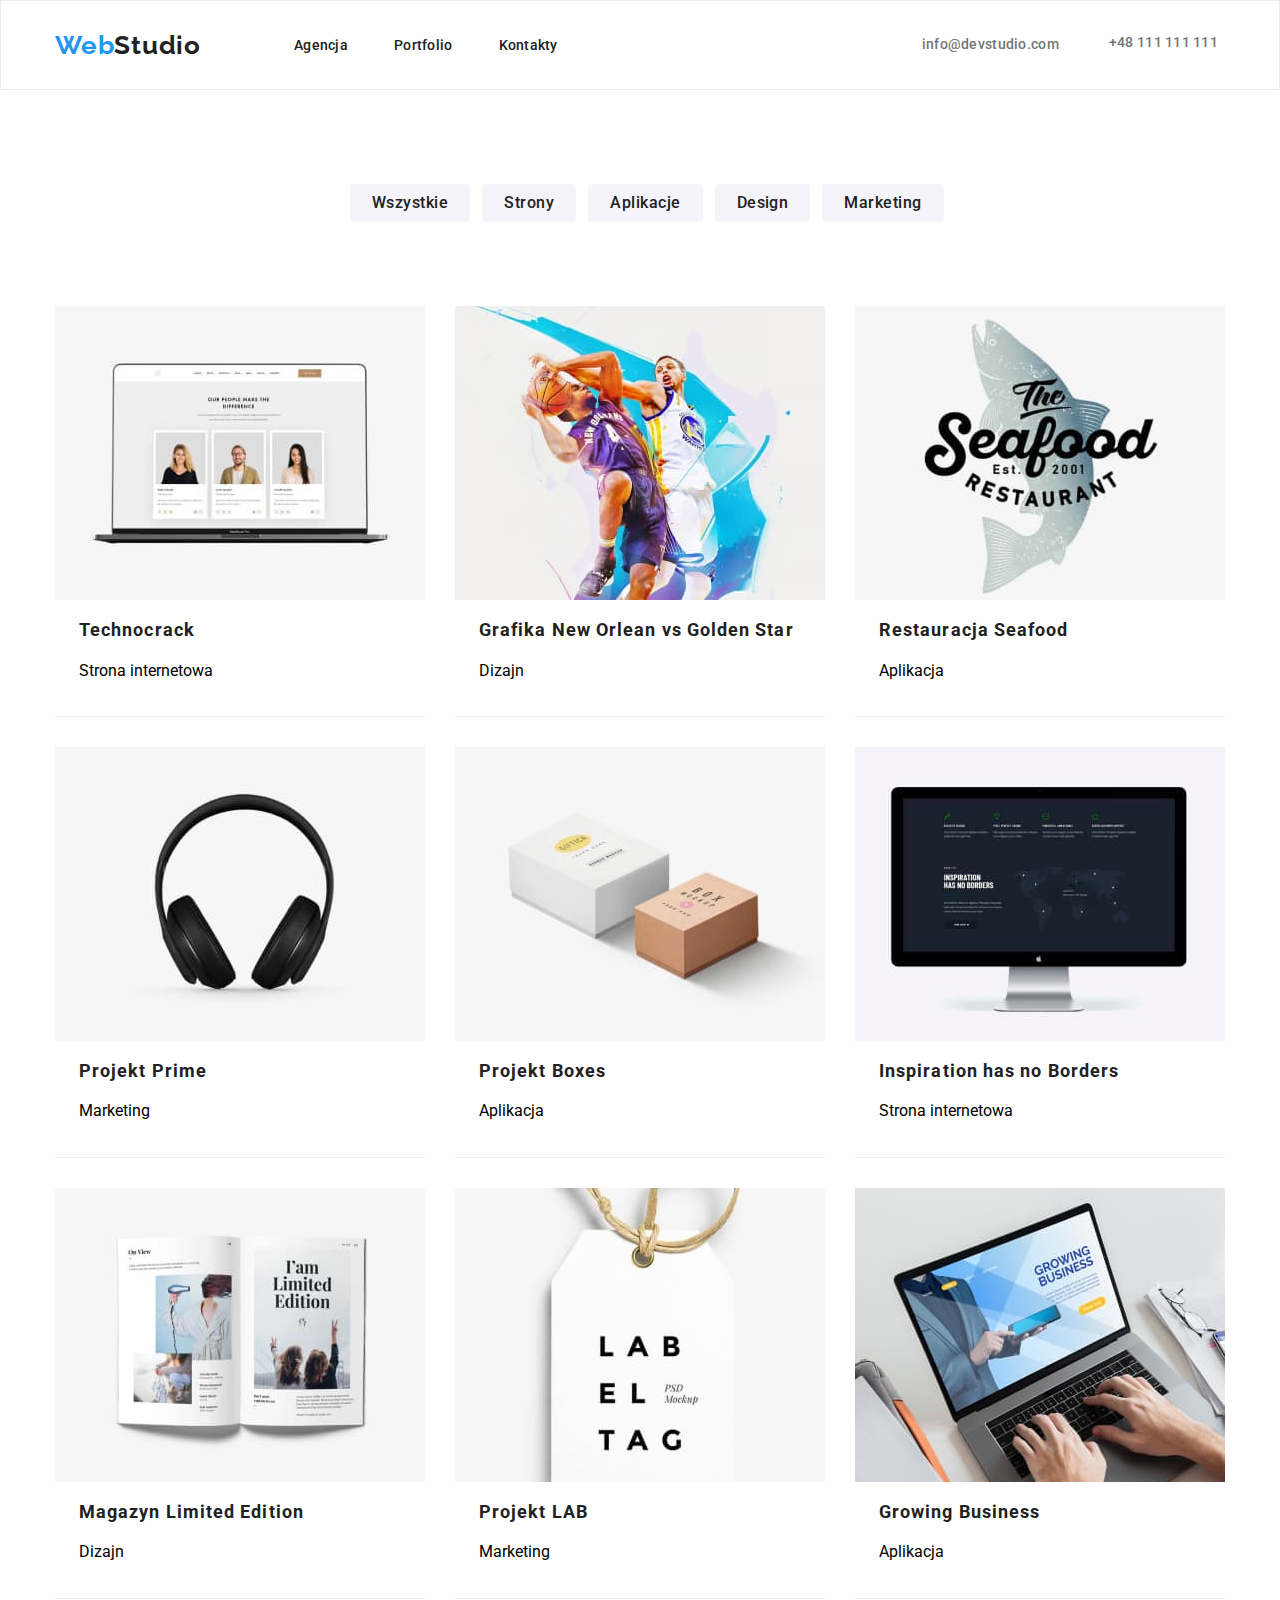
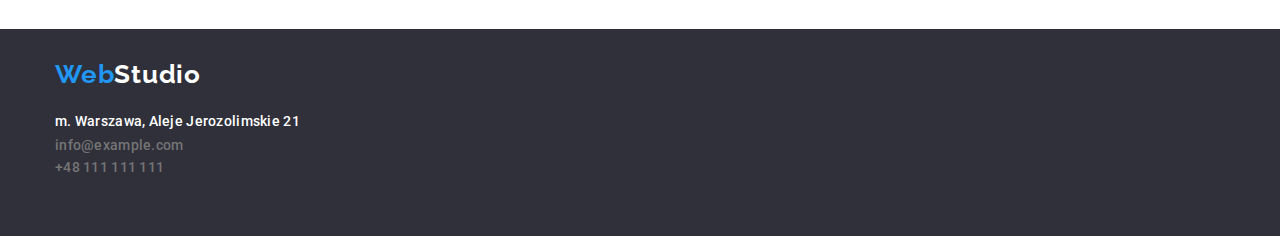
==== portfolio.html @ 87c0184d "Dodano pliki do repozytorium" ====
<!DOCTYPE html>
<html lang="pl">
<head>
    <meta charset="UTF-8">
    <meta http-equiv="X-UA-Compatible" content="IE=edge">
    <meta name="viewport" content="width=device-width, initial-scale=1.0">
    <link rel="stylesheet" href="https://cdnjs.cloudflare.com/ajax/libs/modern-normalize/1.0.0/modern-normalize.min.css
            " />
            <link rel="stylesheet" href="./styles/style.css" type="text/css">
    <link rel="preconnect" href="https://fonts.gstatic.com">
    <link href="https://fonts.googleapis.com/css2?family=Raleway:wght@700&family=Roboto:wght@400;500;700;900&display=swap"
        rel="stylesheet">
    <title>Portfolio</title>
</head>
<body>
    <header class="header">
        <div class="container">
        <nav class="navigation">
            <a class="navigation-logo link" href="#"><span class="logo-first-part">Web</span><span class="logo-second-part">Studio</span></a>
            <ul class="list">
                <li class="navigation-list-item">
                    <a class="navigation-list-link link" href="#">Agencja</a></li>
                <li class="navigation-list-item">
                    <a class="navigation-list-link link" href="./portfolio.html">Portfolio</a></li>
                <li class="navigation-list-item">
                    <a class="navigation-list-link link" href="#">Kontakty</a></li>
            </ul>
        </nav>
        <ul class="list">
            <li class="address"><a class="address-mail link" href="mailto:info@devstudio.com">info@devstudio.com</a></li>
            <li class="address"><a class="address-phone-number link" href="tel:+48111111111">+48 111 111 111</a></li>
        </ul>
        </div>
    </header>
    <main>
        <section class="section">
        <div class="container">
        <nav>
            <button class="button-filtr wszystkie" type=button>Wszystkie</button>
            <button class="button-filtr" type=button>Strony</button>
            <button class="button-filtr" type=button>Aplikacje</button>
            <button class="button-filtr" type=button>Design</button>
            <button class="button-filtr" type=button>Marketing</button>
        </nav>
            <ul class="projects-list list">
                <li class="projects-list-item">
                    <a href="/technocrack">
                        <img class="project-list-photo" src="./images/portfolio/1Technocrack.jpg" alt="Strona_internetowa" width="370" height="294">
                    </a>
                    <h3>
                        <a class="list-menu link" href="/technocrack">Technocrack</a>
                    </h3>
                    <p class="category">Strona internetowa
                </li>
                <li class="projects-list-item">
                    <a href="/grafika-new-orlean-vs-golden-star">
                        <img class="project-list-photo" src="./images/portfolio/2GrafikaNewOrlean.jpg" alt="Dizajn" width="370" height="294">
                    </a>
                    <h3>
                        <a class="list-menu link" href="/grafika-new-orlean-vs-golden-star">Grafika New Orlean vs Golden
                            Star</a>
                    </h3>
                    <p class="category">Dizajn
                </li>
                <li class="projects-list-item">
                    <a href="/restauracja-seafood">
                        <img class="project-list-photo" src="./images/portfolio/3Seafood.jpg" alt="Aplikacja" width="370" height="294">
                    </a>
                    <h3>
                        <a class="list-menu link" href="/restauracja-seafood">Restauracja Seafood</a>
                    </h3>
                    <p class="category">Aplikacja
                </li>
                <li class="projects-list-item">
                    <a href="/projekt-prime">
                        <img class="project-list-photo" src="./images/portfolio/4ProjektPrime.jpg" alt="Marketing" width="370" height="294">
                    </a>
                    <h3>
                        <a class="list-menu link" href="/projekt-prime">Projekt Prime</a>
                    </h3>
                    <p class="category">Marketing
                </li>
                <li class="projects-list-item">
                    <a href="/projekt-boxes">
                        <img class="project-list-photo" src="./images/portfolio/5ProjektBoxes.jpg" alt="Aplikacja" width="370" height="294">
                    </a>
                    <h3>
                        <a class="list-menu link" href="/projekt-boxes">Projekt Boxes</a>
                    </h3>
                    <p class="category">Aplikacja
                </li>
                <li class="projects-list-item">
                    <a href="/inspiration-has-no-borders">
                        <img class="project-list-photo" src="./images/portfolio/6InspirationHasNoBorders.jpg" alt="Strona_internetowa" width="370"
                            height="294">
                    </a>
                    <h3>
                        <a class="list-menu link" href="/inspiration-has-no-borders">Inspiration has no Borders</a>
                    </h3>
                    <p class="category">Strona internetowa
                </li>
                <li class="projects-list-item">
                    <a href="/magazym-limited-edition">
                        <img class="project-list-photo" src="./images/portfolio/7MagazynLimitedEdition.jpg" alt="Dizajn" width="370" height="294">
                    </a>
                    <h3>
                        <a class="list-menu link" href="/magazym-limited-edition">Magazyn Limited Edition</a>
                    </h3>
                    <p class="category">Dizajn
                </li>
                <li class="projects-list-item">
                    <a href="/projekt-lab">
                        <img class="project-list-photo" src="./images/portfolio/8ProjektLAB.jpg" alt="Marketing" width="370" height="294">
                    </a>
                    <h3>
                        <a class="list-menu link" href="/projekt-lab">Projekt LAB</a>
                    </h3>
                    <p class="category">Marketing
                </li>
                <li class="projects-list-item">
                    <a href="/growing-business">
                        <img class="project-list-photo" src="./images/portfolio/9GrowingBusiness.jpg" alt="Aplikacja" width="370" height="294">
                    </a>
                    <h3>
                        <a class="list-menu link" href="/growing-business">Growing Business</a>
                    </h3>
                    <p class="category">Aplikacja
                </li>
            </ul>
        </section>
    </div>
    </main>
    <footer class="footer">
    <div class="container">
            <a class="navigation-logo link" href="#"><span class="logo-first-part">Web</span><span
                class="logo-second-part-two">Studio</span></a>
        <address class="address">
            <ul class="list address-list">
                <li>
                    <a class="address-map link" href="https://goo.gl/maps/yhdsXDUsX37qRGJ78" target="_blank">m. Warszawa, Aleje
                        Jerozolimskie 21</a>
                </li>
                <li><a class="address-mail link" href="mailto:info@example.com">info@example.com</a></li>
                <li><a class="address-phone-number link" href="tel:+48111111111">+48 111 111 111</a></li>
            </ul>
        </address>
    </div>
    </footer>
</body>
</html>
---- styles/style.css ----
:root {
  --main-font: Roboto, sans-serif;
  --secondary-font: Raleway, sans-serif;
  --main-color: #2196f3;
  --main-background-color: #2f303a;
  --second-background-color: #f5f4fa;
  --nd-color: #757575;
  --rd-color: #ffffff;
  --fth-color: #212121;
  --border-color-header: #ececec;
  --border-color: #eeeeee;
  --box-shadow-color-first: rgba(0, 0, 0, 0.12);
  --box-shadow-color-second: rgba(0, 0, 0, 0.14);
  --box-shadow-color-third: rgba(0, 0, 0, 0.2);
}

body {
  font-family: var(--main-font);
}

h1,
h2,
h3,
h4,
h5,
h6 {
  margin: 0;
}

p {
  padding: 0;
}

ul,
ol,
li {
  padding: 0;
  margin: 0;
}

img {
  display: block;
}

.link {
  text-decoration: none;
}

.list {
  list-style: none;
}

.container {
  width: 1200px;
  padding: 0 15px;
  align-items: center;
  margin: 0 auto;
}

/* ====== HEADER ====== */

.header {
  border: 1px solid var(--border-color-header);
}

.header .container {
  display: flex;
  align-items: center;
}

.header .navigation {
  display: flex;
  align-items: center;
}

.header .list {
  display: flex;
}

.navigation-logo {
  font-family: var(--secondary-font);
  font-weight: 700;
  font-size: 26px;
  line-height: 1.192;
  letter-spacing: 0.03em;
  margin-right: 93px;
}

.navigation-logo-header {
  padding-top: 24px;
  padding-bottom: 24px;
}

.navigation-list {
  padding-top: 32px;
  padding-bottom: 32px;
}

.header .address {
  padding-top: 32px;
  padding-bottom: 32px;
}

.logo-first-part {
  color: var(--main-color);
}

.logo-second-part {
  color: var(--fth-color);
}

.logo-second-part-two {
  color: var(--rd-color);
}

.navigation-list-item:not(:last-child) {
  margin-right: 46px;
}

.header .address-mail {
  margin-left: 364px;
  margin-right: 50px;
}

.navigation-list-link,
.address-mail,
.address-phone-number {
  font-weight: 500;
  font-size: 14px;
  line-height: 1.143;
  letter-spacing: 0.02em;
  color: var(--fth-color);
}

.address-mail,
.address-phone-number {
  color: var(--nd-color);
}

.navigation-logo:hover,
.navigation-logo:focus,
.navigation-logo:active,
.navigation-list-link:hover,
.navigation-list-link:focus,
.navigation-list-link:active,
.address-map:hover,
.address-map:focus,
.address-map:active,
.address-mail:hover,
.address-mail:focus,
.address-mail:active,
.address-phone-number:hover,
.address-phone-number:focus,
.address-phone-number:active,
.list-menu:hover,
.list-menu:focus,
.list-menu:active {
  color: var(--main-color);
}

.modal-button:focus,
.modal-button:hover,
.modal-button:active {
  color: var(--fth-color);
  cursor: pointer;
}
/* ====== END HEADER ====== */

/* ====== MAIN ====== */

.hero .container {
  height: 600px;
}

.hero {
  background-color: var(--main-background-color);
}

.section {
  padding-top: 94px;
}

.modal-button {
  width: 200px;
  box-shadow: 0px 4px 4px rgba(0, 0, 0, 0.15);
  border-radius: 4px;
  font-family: var(--main-font);
  font-weight: 700;
  font-size: 16px;
  line-height: 1.875;
  display: flex;
  align-items: center;
  text-align: center;
  letter-spacing: 0.06em;
  color: var(--rd-color);
  background-color: var(--main-color);
  margin-left: 485px;
  margin-top: 30px;
  padding-left: 42px;
  padding-top: 10px;
  padding-bottom: 10px;
}

.title-h1 {
  font-weight: 900;
  font-size: 44px;
  line-height: 1.364;
  text-align: center;
  letter-spacing: 0.06em;
  text-transform: uppercase;
  color: var(--rd-color);
  padding-top: 200px;
}

.post-list {
  display: flex;
}

.title-h3 {
  font-weight: bold;
  font-size: 14px;
  line-height: 1.143;
  letter-spacing: 0.03em;
  text-transform: uppercase;
  color: var(--fth-color);
}

.text {
  display: flex;
  font-weight: normal;
  font-size: 14px;
  line-height: 1.714;
  letter-spacing: 0.03em;
  color: var(--nd-color);
  width: 270px;
  margin-right: 30px;
}

.photo {
  margin-right: 30px;
}

.img {
  display: flex;
}

.border {
  margin-right: 30px;
}

.czym-sie-zajmujemy {
  padding-bottom: 94px;
}

.nasz-zespol {
  background-color: var(--second-background-color);
  padding-bottom: 94px;
}

.title-h2 {
  font-weight: bold;
  font-size: 36px;
  line-height: 1.167;
  text-align: center;
  letter-spacing: 0.03em;
  color: var(--fth-color);
  padding-bottom: 50px;
}

.name {
  padding-top: 30px;
  text-align: center;
}

.profession {
  font-weight: normal;
  font-size: 16px;
  line-height: 1.188;
  letter-spacing: 0.03em;
  color: var(--nd-color);
  text-align: center;
  margin-top: 10px;
  margin-bottom: 30px;
}

.border {
  box-shadow: 0px 1px 3px var(--box-shadow-color-first),
    0px 1px 1px var(--box-shadow-color-second),
    0px 2px 1px var(--box-shadow-color-third);
  border-radius: 0px 0px 4px 4px;
  border-width: 270px;
  background-color: var(--rd-color);
  margin-right: 30px;
}

/* ====== END MAIN ====== */

/* ====== FOOTER ====== */

.address-list {
  padding-top: 20px;
}

.address-mail,
.address-phone-number {
  padding-top: 9px;
}

.address-map,
.address-mail {
  font-weight: 500;
  font-size: 14px;
  line-height: 1.714;
  letter-spacing: 0.02em;
}

.footer .address-phone-number {
  font-weight: 500;
  font-size: 14px;
  line-height: 1.143;
  letter-spacing: 0.02em;
}

.address {
  font-style: normal;
}

.address-map {
  color: var(--rd-color);
}

.footer .address-phone-number {
  padding-bottom: 60px;
}

.footer {
  padding-top: 30px;
  padding-bottom: 60px;
  background-color: var(--main-background-color);
}

/* ====== END FOOTER ====== */

/* ====== PORTFOLIO ====== */

.button-filtr {
  /*width: 121px;*/
  height: 38px;
  font-family: var(--main-font);
  font-weight: 500;
  font-size: 16px;
  line-height: 1.625;
  text-align: center;
  letter-spacing: 0.03em;
  color: var(--fth-color);
  border-radius: 4px;
  background-color: var(--second-background-color);
  padding-left: 22px;
  padding-right: 22px;
  margin-bottom: 50px;
  border: none;
}

.button-filtr:not(:last-child) {
  margin-right: 8px;
}

.projects-list {
  display: flex;
  justify-content: space-between;
  flex-wrap: wrap;
  margin-top: 34px;
}

.projects-list-item {
  border-bottom: 1px solid var(--border-color);
  margin-bottom: 30px;
}

.button-filtr:focus,
.button-filtr:hover,
.button-filtr:active {
  background-color: var(--main-color);
  color: var(--rd-color);
  cursor: pointer;
}

.wszystkie {
  margin-left: 295px;
}

.list-menu {
  width: 322px;
  height: 36px;
  left: 239px;
  top: 576px;
  font-family: var(--main-font);
  font-weight: bold;
  font-size: 18px;
  line-height: 0.2;
  letter-spacing: 0.06em;
  color: var(--fth-color);
  padding-left: 24px;
}

.projects-list-item {
  border-bottom: 1px solid var(--border-color);
  margin-bottom: 30px;
}

.project-list-photo {
  margin-bottom: 20px;
}
.category {
  padding-left: 24px;
  padding-top: 4px;
  padding-bottom: 20px;
}
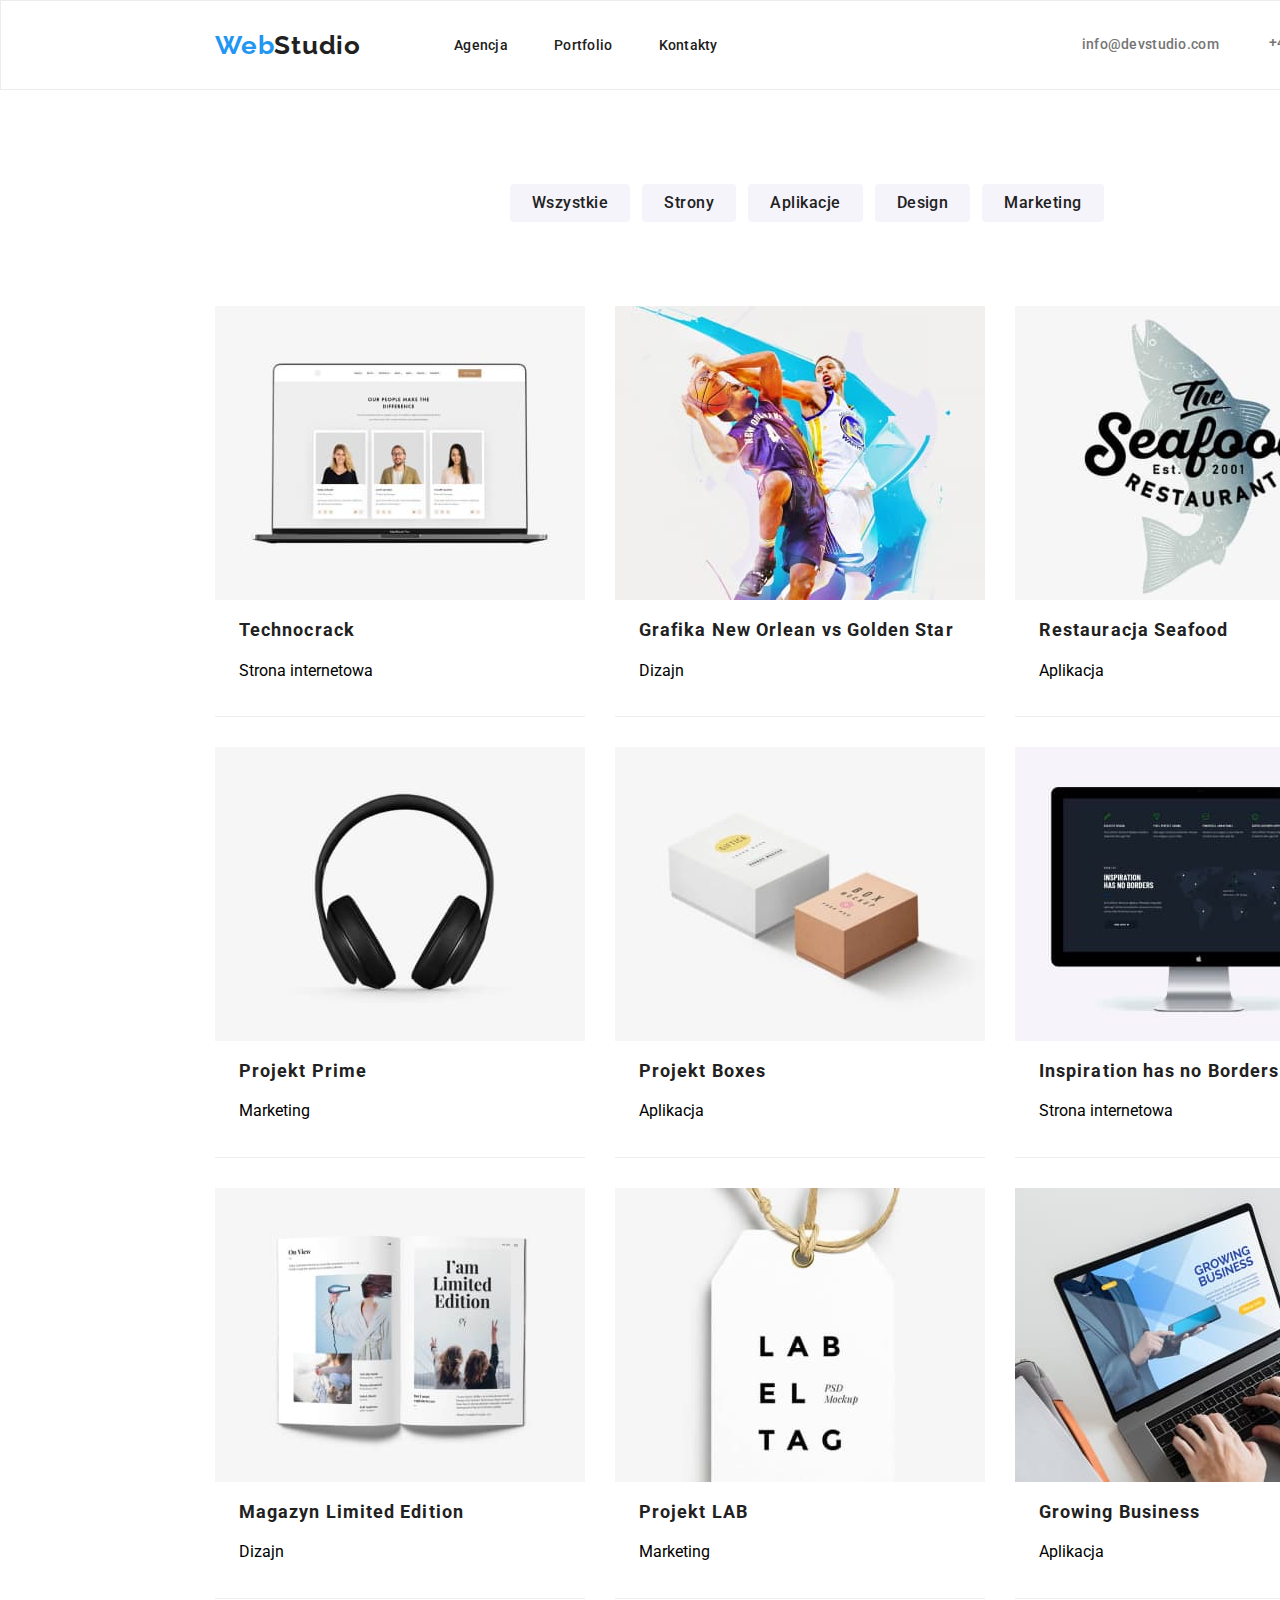
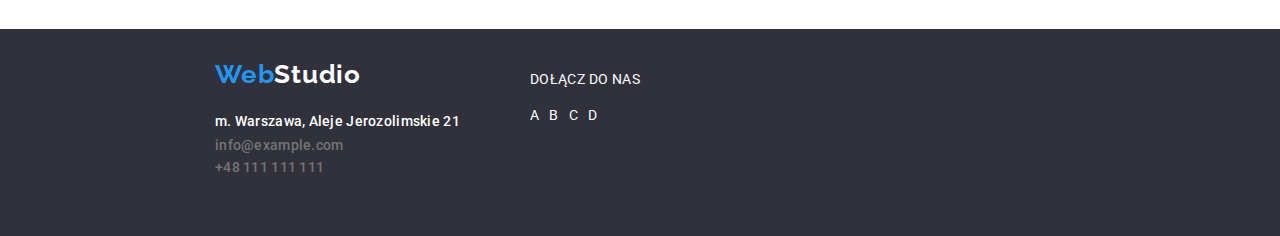
==== commit ea2265a0: "Update files" ====
--- a/portfolio.html
+++ b/portfolio.html
@@ -132,18 +132,30 @@
     </main>
     <footer class="footer">
     <div class="container">
-            <a class="navigation-logo link" href="#"><span class="logo-first-part">Web</span><span
+<ol class="list footer-list">
+    <li class="footer-item">
+        <a class="navigation-logo navigation-logo-footer link" href="#"><span class="logo-first-part">Web</span><span
                 class="logo-second-part-two">Studio</span></a>
         <address class="address">
             <ul class="list address-list">
                 <li>
-                    <a class="address-map link" href="https://goo.gl/maps/yhdsXDUsX37qRGJ78" target="_blank">m. Warszawa, Aleje
-                        Jerozolimskie 21</a>
+                    <a class="address-map link" href="https://goo.gl/maps/yhdsXDUsX37qRGJ78" target="_blank">m.
+                        Warszawa, Aleje Jerozolimskie 21</a>
                 </li>
                 <li><a class="address-mail link" href="mailto:info@example.com">info@example.com</a></li>
                 <li><a class="address-phone-number link" href="tel:+48111111111">+48 111 111 111</a></li>
             </ul>
         </address>
+    </li>
+    <li class="footer-item join-us">dołącz do nas
+        <ul class="list social-media">
+            <li class="social-media-item">A</li>
+            <li class="social-media-item">B</li>
+            <li class="social-media-item">C</li>
+            <li class="social-media-item">D</li>
+        </ul>
+    </li>
+</ol>
     </div>
     </footer>
 </body>
--- a/styles/style.css
+++ b/styles/style.css
@@ -2,20 +2,23 @@
   --main-font: Roboto, sans-serif;
   --secondary-font: Raleway, sans-serif;
   --main-color: #2196f3;
-  --main-background-color: #2f303a;
+  --main-background-color: #30313b;
   --second-background-color: #f5f4fa;
   --nd-color: #757575;
   --rd-color: #ffffff;
   --fth-color: #212121;
   --border-color-header: #ececec;
   --border-color: #eeeeee;
+  --border-color-clients: #afb1b8;
   --box-shadow-color-first: rgba(0, 0, 0, 0.12);
   --box-shadow-color-second: rgba(0, 0, 0, 0.14);
   --box-shadow-color-third: rgba(0, 0, 0, 0.2);
+  --opacity: rgba(47, 48, 58, 0.4);
 }
 
 body {
   font-family: var(--main-font);
+  width: 1600px;
 }
 
 h1,
@@ -174,6 +177,7 @@
 
 .hero {
   background-color: var(--main-background-color);
+  background-image: url(../images/hero/img.jpg);
 }
 
 .section {
@@ -212,6 +216,22 @@
   padding-top: 200px;
 }
 
+.img-vectors {
+  display: flex;
+}
+
+.img-vectors-item {
+  width: 270px;
+  height: 120px;
+  background-color: var(--second-background-color);
+  border-radius: 4px;
+}
+
+.img-vectors-item:not(:last-child) {
+  margin-right: 30px;
+  margin-bottom: 30px;
+}
+
 .post-list {
   display: flex;
 }
@@ -248,7 +268,8 @@
   margin-right: 30px;
 }
 
-.czym-sie-zajmujemy {
+.czym-sie-zajmujemy,
+.our-customers {
   padding-bottom: 94px;
 }
 
@@ -281,6 +302,21 @@
   text-align: center;
   margin-top: 10px;
   margin-bottom: 30px;
+}
+
+.clients {
+  margin-top: 50px;
+  display: flex;
+}
+
+.clients-item {
+  width: 170px;
+  height: 92px;
+  border: 1px solid;
+  border-color: var(--border-color-clients);
+  box-sizing: border-box;
+  border-radius: 4px;
+  margin-right: 30px;
 }
 
 .border {
@@ -337,6 +373,31 @@
   padding-top: 30px;
   padding-bottom: 60px;
   background-color: var(--main-background-color);
+}
+
+.footer-list {
+  display: flex;
+}
+
+.join-us {
+  text-transform: uppercase;
+  margin-left: 70px;
+  font-size: 14px;
+  line-height: 1, 143;
+  letter-spacing: 0.03em;
+  font-family: var(--main-font);
+  font-weight: 400;
+  color: var(--rd-color);
+  padding-top: 12px;
+}
+
+.social-media {
+  display: flex;
+  margin-top: 20px;
+}
+
+.social-media-item:not(:last-child) {
+  margin-right: 10px;
 }
 
 /* ====== END FOOTER ====== */
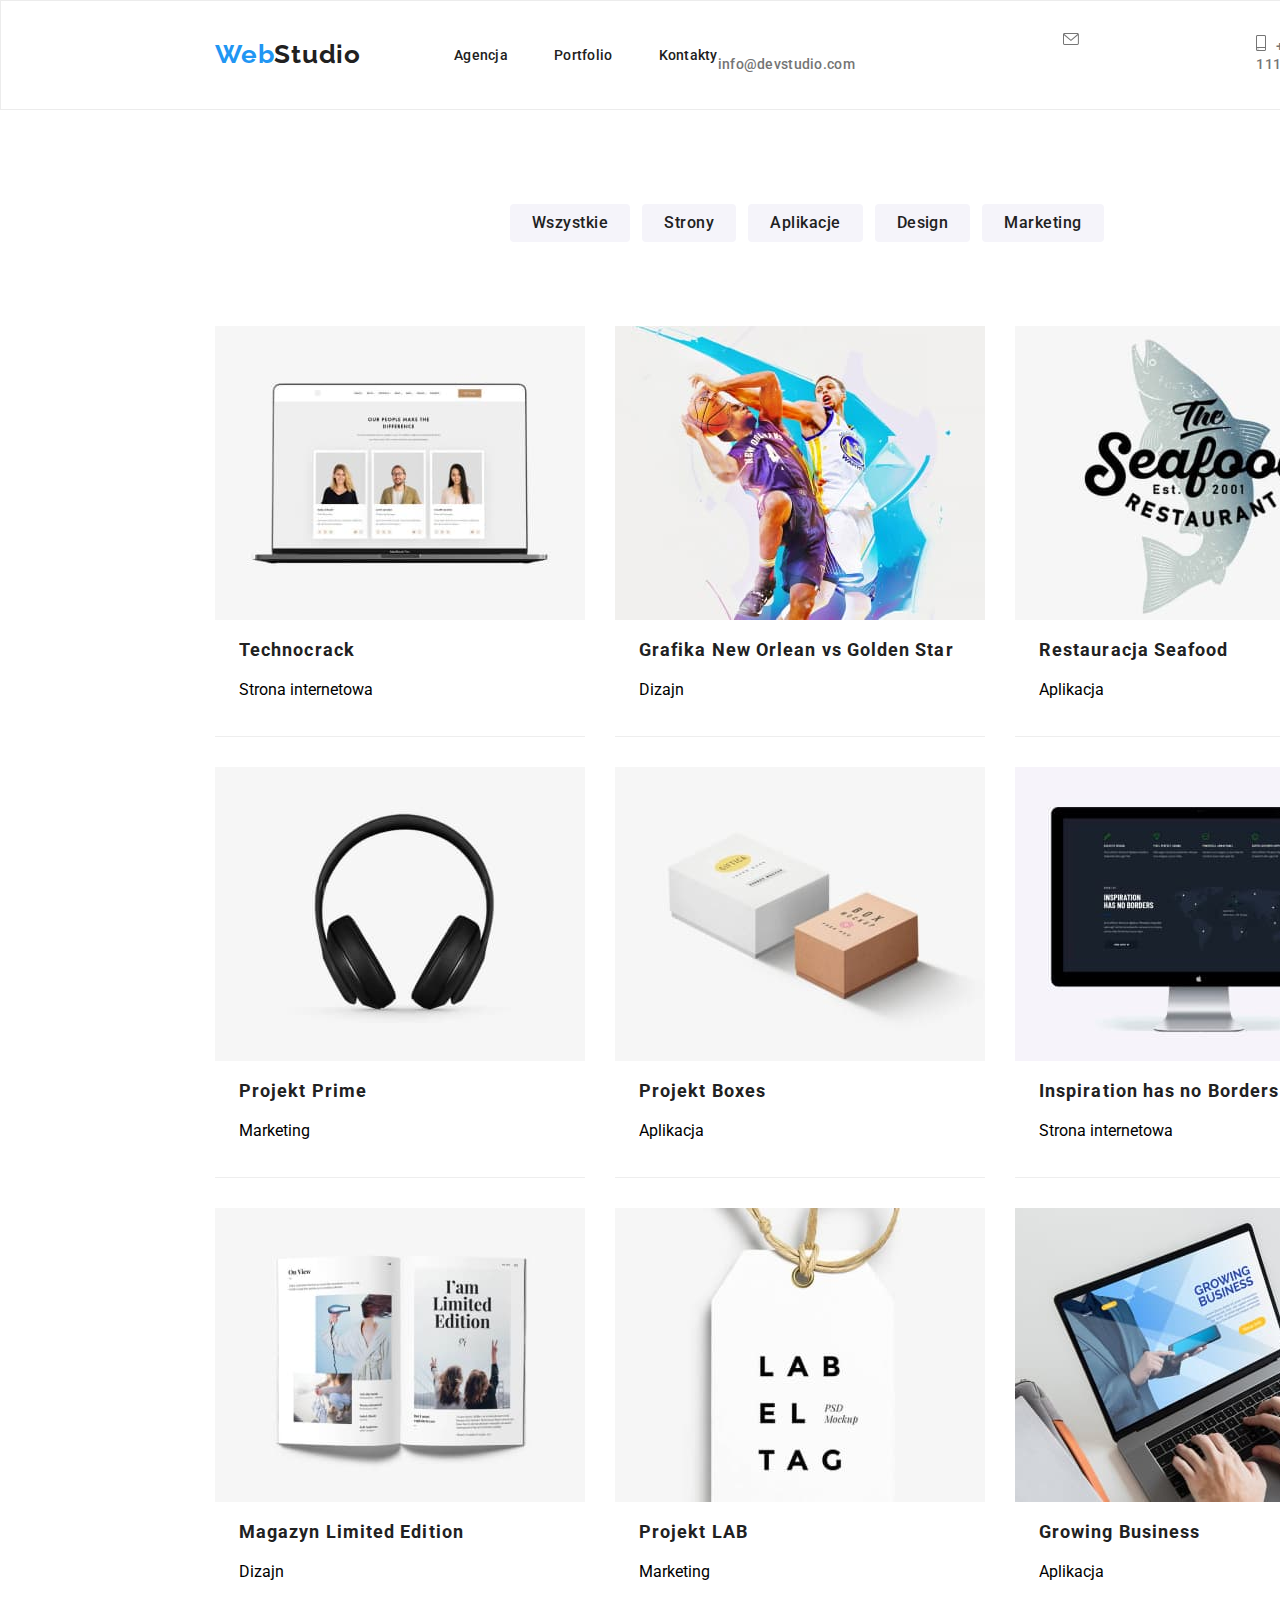
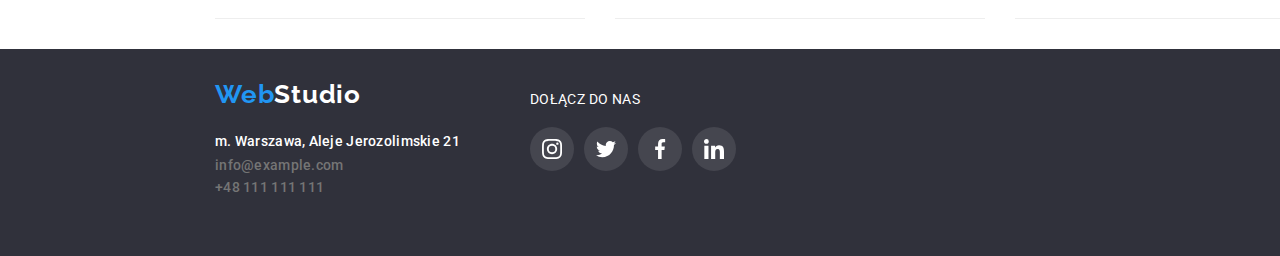
==== commit c14494a1: "Update files" ====
--- a/portfolio.html
+++ b/portfolio.html
@@ -27,8 +27,16 @@
             </ul>
         </nav>
         <ul class="list">
-            <li class="address"><a class="address-mail link" href="mailto:info@devstudio.com">info@devstudio.com</a></li>
-            <li class="address"><a class="address-phone-number link" href="tel:+48111111111">+48 111 111 111</a></li>
+            <li class="address">
+                <a class="address-mail address-icon link" href="mailto:info@devstudio.com">
+                                <svg class="address-icon address-icon-envelope">
+                                    <use href="./images/icons/sprite.svg#icon-envelope"></use>
+                                </svg>    info@devstudio.com</a></li>
+            <li class="address">
+                <a class="address-phone-number link" href="tel:+48111111111">
+                                    <svg class="address-icon-smartphone">
+                                        <use href="./images/icons/sprite.svg#icon-smartphone"></use>
+                                    </svg>+48 111 111 111</a></li>
         </ul>
         </div>
     </header>
@@ -149,10 +157,34 @@
     </li>
     <li class="footer-item join-us">dołącz do nas
         <ul class="list social-media">
-            <li class="social-media-item">A</li>
-            <li class="social-media-item">B</li>
-            <li class="social-media-item">C</li>
-            <li class="social-media-item">D</li>
+            <li class="social-media-item">
+                <a href="https://instagram.com">
+                    <svg class="social-item-icon">
+                        <use href="./images/icons/sprite.svg#icon-instagram-2"></use>
+                    </svg>
+                </a>
+            </li>
+            <li class="social-media-item">
+                <a href="https://twitter.com/">
+                    <svg class="social-item-icon">
+                        <use href="./images/icons/sprite.svg#icon-twitter-1"></use>
+                    </svg>
+                </a>
+            </li>
+            <li class="social-media-item">
+                <a href="https://www.facebook.com/">
+                    <svg class="social-item-icon">
+                        <use href="./images/icons/sprite.svg#icon-facebook-1"></use>
+                    </svg>
+                </a>
+            </li>
+            <li class="social-media-item">
+                <a href="https://pl.linkedin.com/">
+                    <svg class="social-item-icon">
+                        <use href="./images/icons/sprite.svg#icon-linkedin-1"></use>
+                    </svg>
+                </a>
+            </li>
         </ul>
     </li>
 </ol>
--- a/styles/style.css
+++ b/styles/style.css
@@ -13,7 +13,11 @@
   --box-shadow-color-first: rgba(0, 0, 0, 0.12);
   --box-shadow-color-second: rgba(0, 0, 0, 0.14);
   --box-shadow-color-third: rgba(0, 0, 0, 0.2);
+  --box-shadow-color-fourth: rgba(0, 0, 0, 0.6);
+  --box-shadow-color-fifth: rgba(0, 0, 0, 0.16);
   --opacity: rgba(47, 48, 58, 0.4);
+  --background-social: #ffffff1a;
+  --background-social-team: #afb1b8;
 }
 
 body {
@@ -80,6 +84,15 @@
   display: flex;
 }
 
+.header .address-icon-envelope,
+.header .address-mail .header .address-phone-number {
+  margin-top: 32px;
+}
+
+.header .address-icon-smartphone {
+  margin-top: 34px;
+}
+
 .navigation-logo {
   font-family: var(--secondary-font);
   font-weight: 700;
@@ -100,7 +113,7 @@
 }
 
 .header .address {
-  padding-top: 32px;
+  /*padding-top: 32px;*/
   padding-bottom: 32px;
 }
 
@@ -121,8 +134,8 @@
 }
 
 .header .address-mail {
-  margin-left: 364px;
-  margin-right: 50px;
+  /*  margin-left: 350px;*/
+  margin-right: 30px;
 }
 
 .navigation-list-link,
@@ -133,11 +146,29 @@
   line-height: 1.143;
   letter-spacing: 0.02em;
   color: var(--fth-color);
+  margin-top: 32px;
 }
 
 .address-mail,
 .address-phone-number {
   color: var(--nd-color);
+}
+
+.address-icon-envelope {
+  color: var(--nd-color);
+  width: 16px;
+  height: 12px;
+  margin-left: 345px;
+  margin-right: 10px;
+  margin-top: 34px;
+}
+
+.address-icon-smartphone {
+  color: var(--nd-color);
+  width: 10px;
+  height: 16px;
+  margin-right: 10px;
+  margin-top: 32px;
 }
 
 .navigation-logo:hover,
@@ -232,6 +263,15 @@
   margin-bottom: 30px;
 }
 
+.img-icon {
+  width: 70px;
+  height: 70px;
+  margin-top: 25px;
+  margin-bottom: 25px;
+  margin-left: 100px;
+  margin-right: 100px;
+}
+
 .post-list {
   display: flex;
 }
@@ -301,6 +341,54 @@
   color: var(--nd-color);
   text-align: center;
   margin-top: 10px;
+  margin-bottom: 16px;
+}
+
+.nasz-zespol .social-item-icon {
+  width: 20px;
+  height: 20px;
+  justify-content: center;
+  align-items: center;
+  margin-top: 12px;
+  margin-bottom: 12px;
+  margin-left: 12px;
+  margin-right: 12px;
+  fill: var(--background-social-team);
+}
+/*
+.nasz-zespol .social-media-item:hover,
+.nasz-zespol .social-media-item:focus, 
+.nasz-zespol .social-media-item:focus {
+  background-color: var(--main-color);
+  cursor: pointer;
+}
+
+.nasz-zespol .social-item-icon:hover,
+.nasz-zespol .social-item-icon:focus, 
+.nasz-zespol .social-item-icon:focus {
+  background-color: var(--main-color);
+  fill: var(--rd-color);
+  cursor: pointer;
+}
+
+
+.social-item-icon {
+  fill: currentColor
+}
+
+.social-media-item-link {
+  fill: white;
+}
+*/
+.nasz-zespol .social-media-item {
+  background: var(--rd-color);
+  width: 44px;
+  height: 44px;
+  border-radius: 50%;
+}
+
+.nasz-zespol .social-media {
+  margin-left: 32px;
   margin-bottom: 30px;
 }
 
@@ -319,6 +407,15 @@
   margin-right: 30px;
 }
 
+.client-item-icon {
+  width: 106px;
+  height: 60.04px;
+  margin-top: 16px;
+  margin-bottom: 16px;
+  margin-left: 32px;
+  margin-right: 32px;
+}
+
 .border {
   box-shadow: 0px 1px 3px var(--box-shadow-color-first),
     0px 1px 1px var(--box-shadow-color-second),
@@ -337,8 +434,8 @@
   padding-top: 20px;
 }
 
-.address-mail,
-.address-phone-number {
+.footer .address-mail,
+.footer .address-phone-number {
   padding-top: 9px;
 }
 
@@ -398,6 +495,32 @@
 
 .social-media-item:not(:last-child) {
   margin-right: 10px;
+}
+
+.footer .social-media-item:hover,
+.footer .social-media-item:focus,
+.footer .social-media-item:active {
+  background-color: var(--main-color);
+  cursor: pointer;
+}
+
+.social-media-item {
+  background: var(--background-social);
+  width: 44px;
+  height: 44px;
+  border-radius: 50%;
+}
+
+.footer .social-item-icon {
+  width: 20px;
+  height: 20px;
+  justify-content: center;
+  align-items: center;
+  margin-top: 12px;
+  margin-bottom: 12px;
+  margin-left: 12px;
+  margin-right: 12px;
+  fill: var(--rd-color);
 }
 
 /* ====== END FOOTER ====== */
@@ -438,6 +561,13 @@
   margin-bottom: 30px;
 }
 
+.projects-list-item:hover {
+  box-shadow: 0px 1px 1px var(--box-shadow-color-first),
+    0px 4px 4px var(--box-shadow-color-fourth),
+    1px 4px 6px var(--box-shadow-color-fifth);
+  cursor: pointer;
+}
+
 .button-filtr:focus,
 .button-filtr:hover,
 .button-filtr:active {
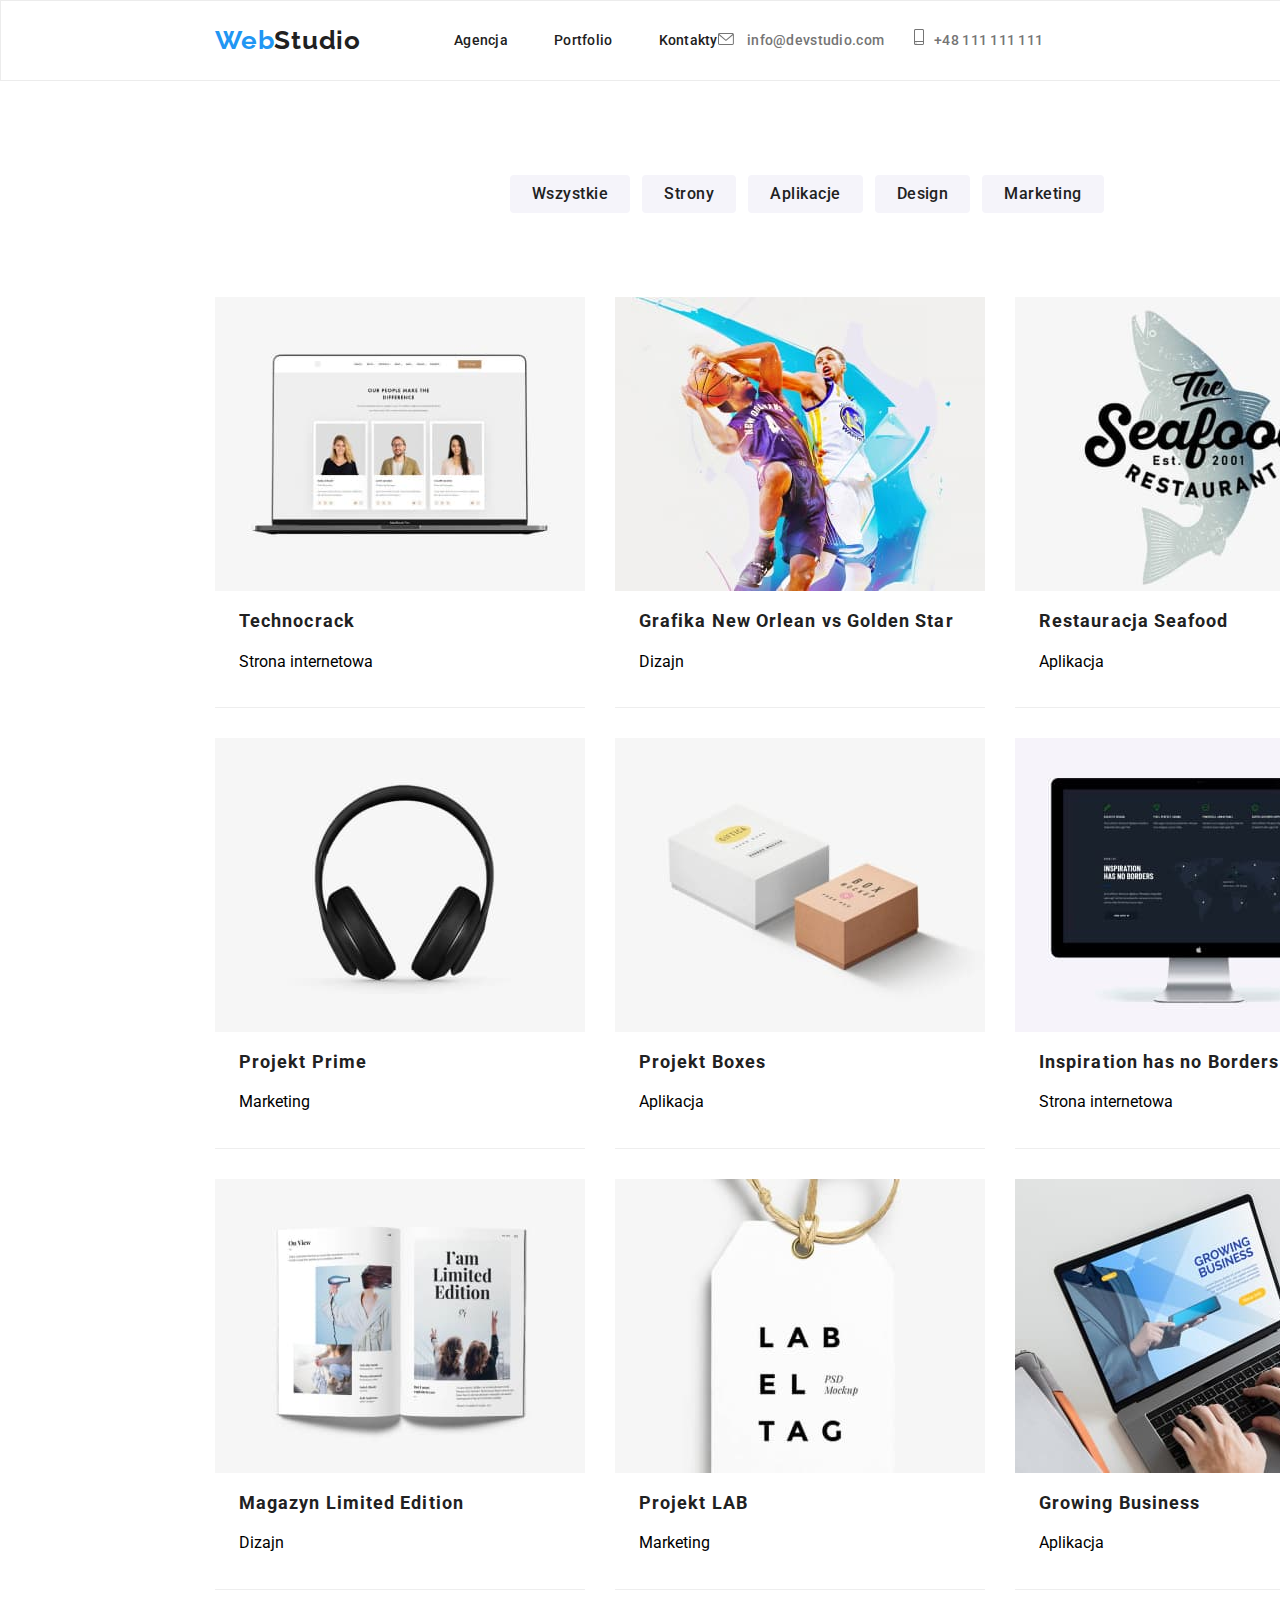
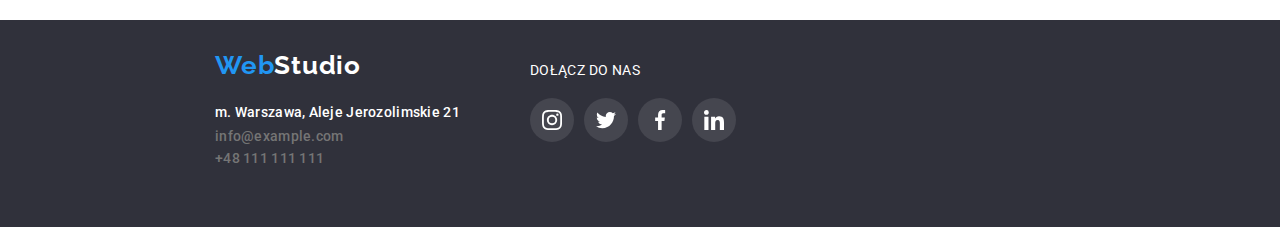
==== commit e712a743: "Update all files" ====
--- a/portfolio.html
+++ b/portfolio.html
@@ -16,7 +16,7 @@
     <header class="header">
         <div class="container">
         <nav class="navigation">
-            <a class="navigation-logo link" href="#"><span class="logo-first-part">Web</span><span class="logo-second-part">Studio</span></a>
+            <a class="navigation-logo link" href="/index.html"><span class="logo-first-part">Web</span><span class="logo-second-part">Studio</span></a>
             <ul class="list">
                 <li class="navigation-list-item">
                     <a class="navigation-list-link link" href="#">Agencja</a></li>
@@ -135,8 +135,8 @@
                     <p class="category">Aplikacja
                 </li>
             </ul>
+            </div>
         </section>
-    </div>
     </main>
     <footer class="footer">
     <div class="container">
--- a/styles/style.css
+++ b/styles/style.css
@@ -84,15 +84,6 @@
   display: flex;
 }
 
-.header .address-icon-envelope,
-.header .address-mail .header .address-phone-number {
-  margin-top: 32px;
-}
-
-.header .address-icon-smartphone {
-  margin-top: 34px;
-}
-
 .navigation-logo {
   font-family: var(--secondary-font);
   font-weight: 700;
@@ -102,40 +93,34 @@
   margin-right: 93px;
 }
 
-.navigation-logo-header {
+.logo-first-part {
+  color: var(--main-color);
+}
+
+.logo-second-part {
+  color: var(--fth-color);
+}
+
+.logo-second-part-two {
+  color: var(--rd-color);
+}
+
+.navigation-list-item:not(:last-child) {
+  margin-right: 46px;
+}
+
+.header .address-mail {
+  margin-right: 30px;
+}
+
+.header .address-list {
+  margin-left: 345px;
+}
+
+.navigation {
+  align-items: center;
   padding-top: 24px;
   padding-bottom: 24px;
-}
-
-.navigation-list {
-  padding-top: 32px;
-  padding-bottom: 32px;
-}
-
-.header .address {
-  /*padding-top: 32px;*/
-  padding-bottom: 32px;
-}
-
-.logo-first-part {
-  color: var(--main-color);
-}
-
-.logo-second-part {
-  color: var(--fth-color);
-}
-
-.logo-second-part-two {
-  color: var(--rd-color);
-}
-
-.navigation-list-item:not(:last-child) {
-  margin-right: 46px;
-}
-
-.header .address-mail {
-  /*  margin-left: 350px;*/
-  margin-right: 30px;
 }
 
 .navigation-list-link,
@@ -146,7 +131,6 @@
   line-height: 1.143;
   letter-spacing: 0.02em;
   color: var(--fth-color);
-  margin-top: 32px;
 }
 
 .address-mail,
@@ -155,20 +139,26 @@
 }
 
 .address-icon-envelope {
-  color: var(--nd-color);
+  fill: var(--nd-color);
   width: 16px;
   height: 12px;
-  margin-left: 345px;
   margin-right: 10px;
-  margin-top: 34px;
 }
 
 .address-icon-smartphone {
-  color: var(--nd-color);
+  fill: var(--nd-color);
   width: 10px;
   height: 16px;
   margin-right: 10px;
-  margin-top: 32px;
+}
+
+.address-icon-smartphone:hover,
+.address-icon-envelope:hover {
+  fill: var(--main-color);
+}
+
+.address-icon:hover {
+  color: currentColor;
 }
 
 .navigation-logo:hover,
@@ -207,8 +197,13 @@
 }
 
 .hero {
-  background-color: var(--main-background-color);
-  background-image: url(../images/hero/img.jpg);
+  background-image: linear-gradient(
+      rgba(47, 48, 58, 0.4),
+      rgba(47, 48, 58, 0.4)
+    ),
+    url("../images/hero/img.jpg");
+  background-size: cover;
+  max-width: 1600px;
 }
 
 .section {
@@ -345,46 +340,28 @@
 }
 
 .nasz-zespol .social-item-icon {
-  width: 20px;
-  height: 20px;
+  width: 44px;
+  height: 44px;
   justify-content: center;
   align-items: center;
-  margin-top: 12px;
-  margin-bottom: 12px;
-  margin-left: 12px;
-  margin-right: 12px;
+  padding-top: 12px;
+  padding-bottom: 12px;
+  padding-left: 12px;
+  padding-right: 12px;
   fill: var(--background-social-team);
 }
-/*
-.nasz-zespol .social-media-item:hover,
-.nasz-zespol .social-media-item:focus, 
-.nasz-zespol .social-media-item:focus {
+
+.nasz-zespol .social-media-item:hover {
   background-color: var(--main-color);
   cursor: pointer;
 }
 
-.nasz-zespol .social-item-icon:hover,
-.nasz-zespol .social-item-icon:focus, 
-.nasz-zespol .social-item-icon:focus {
-  background-color: var(--main-color);
+.nasz-zespol .social-item-icon:hover {
   fill: var(--rd-color);
-  cursor: pointer;
-}
-
-
-.social-item-icon {
-  fill: currentColor
 }
 
 .social-media-item-link {
-  fill: white;
-}
-*/
-.nasz-zespol .social-media-item {
-  background: var(--rd-color);
-  width: 44px;
-  height: 44px;
-  border-radius: 50%;
+  fill: var(--main-color);
 }
 
 .nasz-zespol .social-media {
@@ -397,23 +374,36 @@
   display: flex;
 }
 
-.clients-item {
+.clients-item:not(:last-child) {
+  margin-right: 30px;
+}
+
+.client-item-icon {
   width: 170px;
   height: 92px;
+  padding-top: 16px;
+  padding-bottom: 16px;
+  padding-left: 32px;
+  padding-right: 32px;
+  fill: var(--border-color-clients);
   border: 1px solid;
   border-color: var(--border-color-clients);
   box-sizing: border-box;
   border-radius: 4px;
-  margin-right: 30px;
-}
-
-.client-item-icon {
-  width: 106px;
-  height: 60.04px;
-  margin-top: 16px;
-  margin-bottom: 16px;
-  margin-left: 32px;
-  margin-right: 32px;
+}
+
+.client-item-icon:hover {
+  fill: var(--main-color);
+  width: 170px;
+  height: 92px;
+  padding-top: 16px;
+  padding-bottom: 16px;
+  padding-left: 32px;
+  padding-right: 32px;
+  border: 1px solid;
+  border-color: var(--main-color);
+  box-sizing: border-box;
+  border-radius: 4px;
 }
 
 .border {
@@ -430,7 +420,7 @@
 
 /* ====== FOOTER ====== */
 
-.address-list {
+.footer .address-list {
   padding-top: 20px;
 }
 
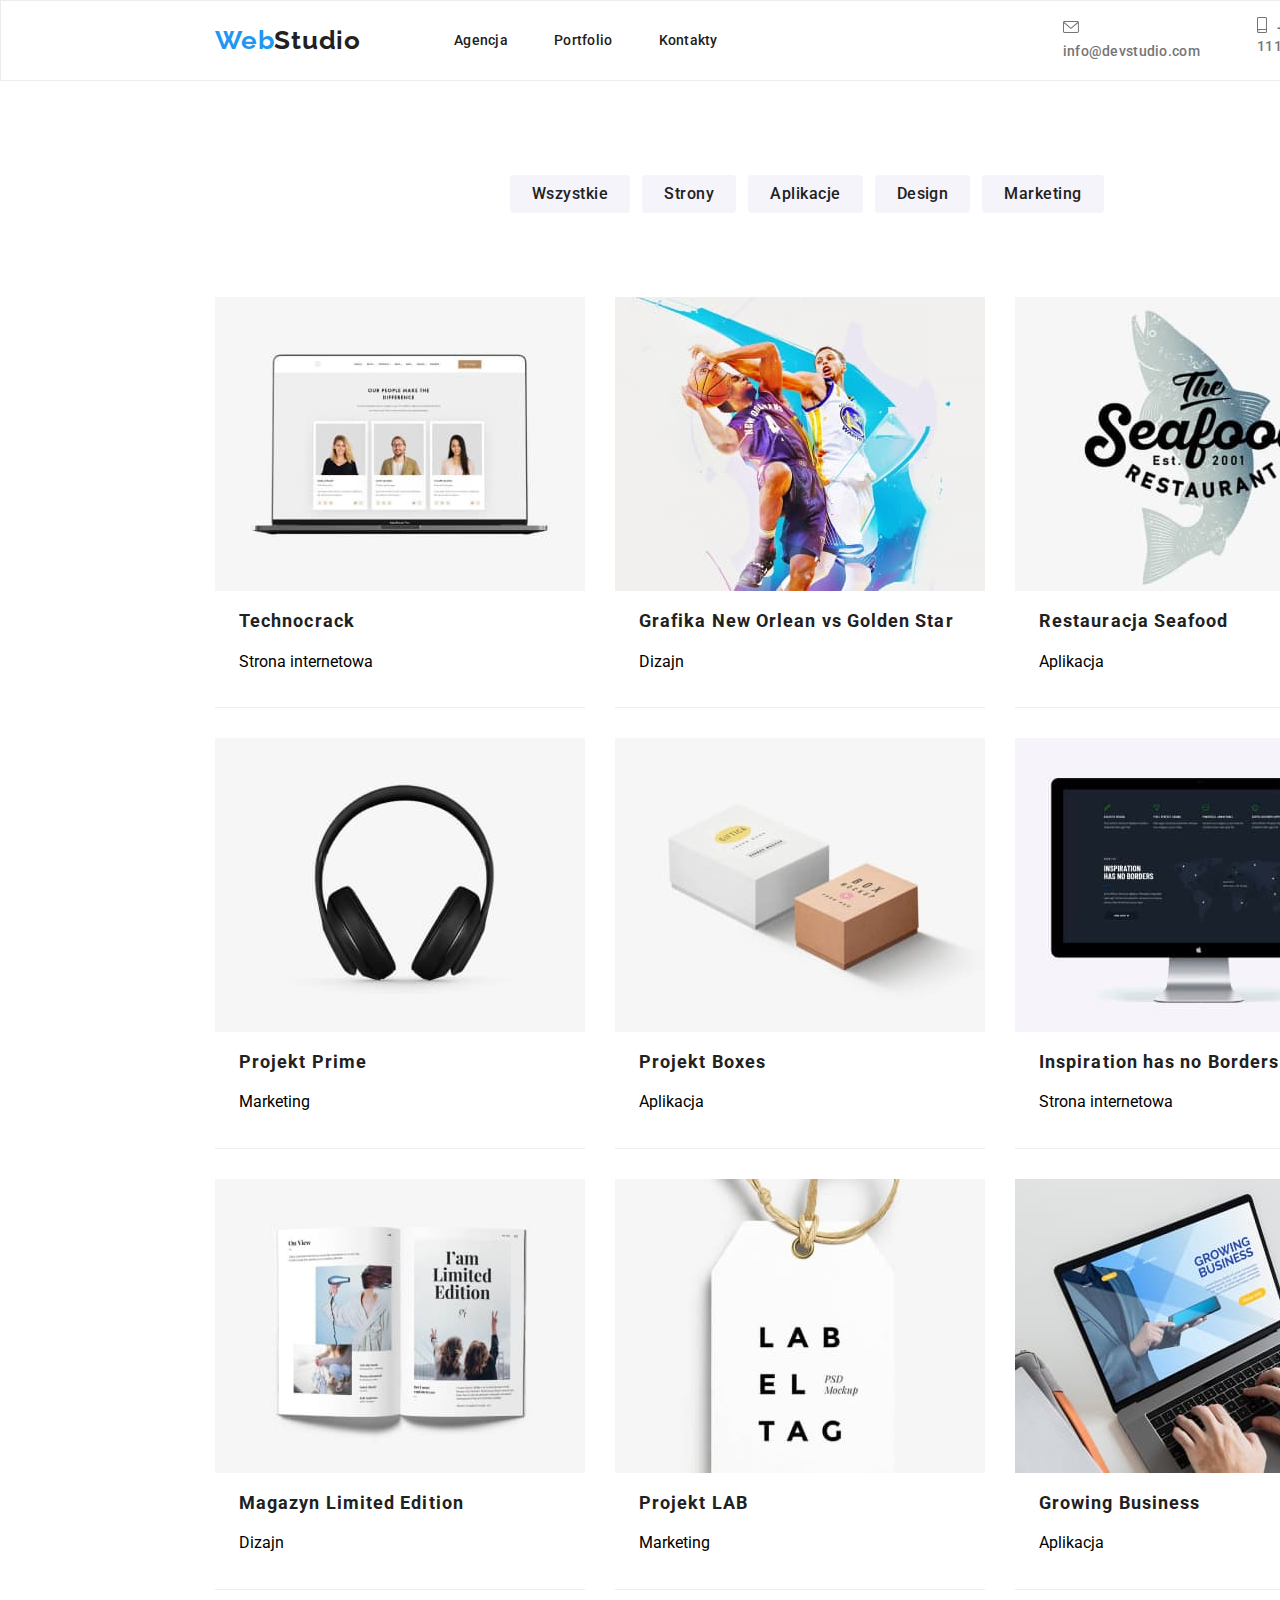
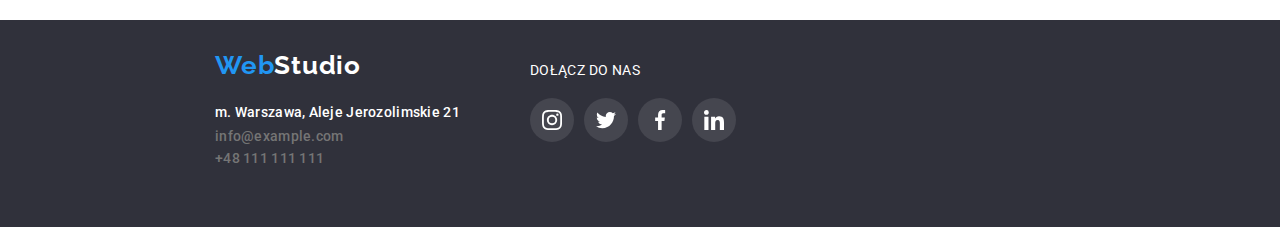
==== commit 3f2f63a1: "Update portfolio.html" ====
--- a/portfolio.html
+++ b/portfolio.html
@@ -26,7 +26,7 @@
                     <a class="navigation-list-link link" href="#">Kontakty</a></li>
             </ul>
         </nav>
-        <ul class="list">
+        <ul class="list address-list">
             <li class="address">
                 <a class="address-mail address-icon link" href="mailto:info@devstudio.com">
                                 <svg class="address-icon address-icon-envelope">
--- a/styles/style.css
+++ b/styles/style.css
@@ -201,7 +201,7 @@
       rgba(47, 48, 58, 0.4),
       rgba(47, 48, 58, 0.4)
     ),
-    url("../images/hero/img.jpg");
+    url("../images/hero/Img.jpg");
   background-size: cover;
   max-width: 1600px;
 }
